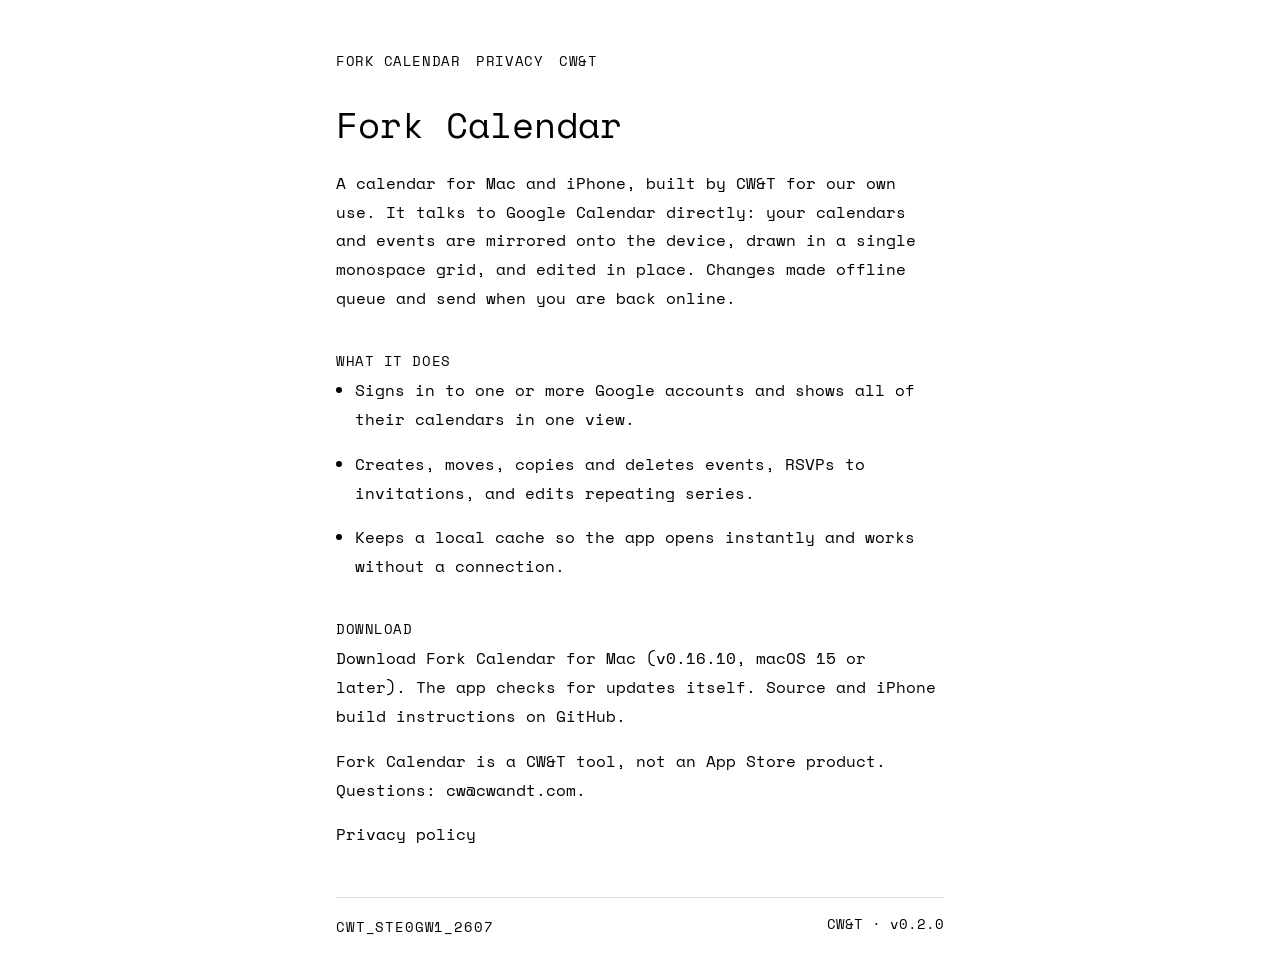
==== site/index.html @ c1ed2ff6 "release: v0.16.10 appcast + site" ====
<!DOCTYPE html>
<html lang="en">
<head>
<meta charset="utf-8">
<meta name="viewport" content="width=device-width, initial-scale=1">
<title>Fork Calendar</title>
<meta name="description" content="A Google Calendar client for Mac and iPhone by CW&T.">
<link rel="icon" href="favicon-32x32.png" sizes="32x32" type="image/png">
<link rel="icon" href="favicon-16x16.png" sizes="16x16" type="image/png">
<link rel="apple-touch-icon" href="apple-touch-icon.png">
<link rel="stylesheet" href="cwt-base.css">
<style>
main { max-width: 640px; margin: 0 auto; padding: var(--space-12) var(--space-4) var(--space-8); }
h1 { margin: 0 0 var(--space-6); }
h2 { font-size: var(--font-size-nav); text-transform: uppercase; letter-spacing: 0.04em; margin: var(--space-10) 0 var(--space-2); }
p, li { margin: 0 0 var(--space-4); }
ul { padding-left: 1.2em; }
nav { margin-bottom: var(--space-8); }
nav a + a { margin-left: var(--space-4); }
footer { margin-top: var(--space-12); padding-top: var(--space-4); border-top: 1px solid var(--color-rule); display: flex; justify-content: space-between; gap: var(--space-4); flex-wrap: wrap; }
</style>
</head>
<body>
<main>
<nav class="label"><a href="./">Fork Calendar</a><a href="privacy.html">Privacy</a><a href="https://cwandt.com">CW&amp;T</a></nav>
<h1>Fork Calendar</h1>
<p>A calendar for Mac and iPhone, built by CW&amp;T for our own use. It talks to Google Calendar directly: your calendars and events are mirrored onto the device, drawn in a single monospace grid, and edited in place. Changes made offline queue and send when you are back online.</p>
<h2>What it does</h2>
<ul>
<li>Signs in to one or more Google accounts and shows all of their calendars in one view.</li>
<li>Creates, moves, copies and deletes events, RSVPs to invitations, and edits repeating series.</li>
<li>Keeps a local cache so the app opens instantly and works without a connection.</li>
</ul>
<h2>Download</h2>
<p><a href="https://github.com/cheewee2000/fork-calendar/releases/latest">Download Fork Calendar for Mac</a> (v0.16.10, macOS 15 or later). The app checks for updates itself. Source and iPhone build instructions on <a href="https://github.com/cheewee2000/fork-calendar">GitHub</a>.</p>
<p>Fork Calendar is a CW&amp;T tool, not an App Store product. Questions: <a href="mailto:cw@cwandt.com">cw@cwandt.com</a>.</p>
<p><a href="privacy.html">Privacy policy</a></p>
<footer>
<div class="id-label">CWT_STE0GW1_2607</div>
<div class="caption">CW&amp;T · v0.2.0</div>
</footer>
</main>
</body>
</html>
---- site/cwt-base.css ----
/* ============================================================
   CW&T Base Stylesheet
   Source of truth: cwandt.com production CSS
   Merged: August 2026 (Taylor's CWT-stylesheet + Che-Wei's
   cwt-design-system — see STYLESHEET.md for the full system)

   Drop this into any CW&T project and import it first,
   before any other stylesheet.
   ============================================================ */

/* --- Font Loading ---
   Space Mono Regular is the ONLY declared face. No bold, no
   italic — deliberately. Emphasis is carried by UPPERCASE +
   tracking, size, or a hairline rule (see the emphasis reset
   below). Copy fonts/ alongside this file; if the local file is
   missing the CDN fallback below keeps the exact same face. */

@font-face {
  font-family: "Space Mono";
  font-weight: 400;
  font-style: normal;
  font-display: swap;
  src: url("fonts/SpaceMono-Regular.ttf") format("truetype"),
       url("https://cwandt.com/cdn/fonts/space_mono/space_mono_n4.woff2") format("woff2");
}

/* --- CSS Custom Properties --- */

:root {
  /* Colors - Primary */
  --color-black: #000000;
  --color-white: #ffffff;

  /* Colors - Secondary */
  --color-gray: #dcdcdc;

  /* Colors - Accent */
  --color-orange: #ef8933;
  --color-highlight: #bbff00;

  /* Colors - Status (values from cwandt.com production CSS)
     Text stays black; these appear only as status marks:
     WAITLIST / errors, and quiet in-stock indicators. */
  --color-critical: #d72c0d;
  --color-success: #008060;

  /* Colors - Materials (sampled from CW&T product photography:
     stainless, titanium, brass, copper, graphite, cerakote).
     Surfaces, swatches, and diagram fills ONLY — never text. */
  --material-stainless: #b9b8b3;
  --material-titanium: #8c8c87;
  --material-brass: #b08a4d;
  --material-copper: #b56b3f;
  --material-graphite: #3a3a38;
  --material-cerakote: #1a1a18;

  /* Colors - Semantic aliases */
  --color-text: var(--color-black);
  --color-background: var(--color-white);
  --color-border: var(--color-black);
  --color-heading: var(--color-black);
  --color-price: var(--color-black);
  --color-link: var(--color-black);
  --color-link-hover: var(--color-black);
  --color-rule: var(--color-gray); /* hairline dividers */

  /* Typography */
  --font-family: "Space Mono", "JetBrains Mono", "Menlo", "Courier New", monospace;
  --font-weight-normal: 400;
  --font-weight-heading: 400;
  --font-body-scale: 1.0;
  --font-size-base: 1.5rem;       /* 15px at 10px root */
  --font-size-desktop: 1.6rem;    /* 16px at 10px root */
  --font-size-button: 12px;
  --font-size-nav: 14px;
  --font-size-h1: 36px;
  --font-size-h2: 30px;
  --font-size-h3: 24px;
  --font-size-h4: 18px;
  --font-size-h5: 14px;
  --font-size-h6: 12px;
  --line-height-body: calc(1 + 0.8 / var(--font-body-scale));
  --line-height-heading: 1.1;
  --letter-spacing-label: 0.04em; /* uppercase nav, labels, emphasis */

  /* Spacing - 4px base grid, additive scale.
     72px stays the section-bottom value measured from production. */
  --space-1: 4px;
  --space-2: 8px;
  --space-3: 12px;
  --space-4: 16px;
  --space-5: 20px;
  --space-6: 24px;
  --space-8: 32px;
  --space-10: 40px;
  --space-12: 48px;
  --space-16: 64px;
  --space-24: 96px;

  /* Layout */
  --page-width: 160rem;
  --page-margin: 0rem;
  --spacing-section-desktop: 0px;
  --spacing-section-mobile: 0px;
  --spacing-section-bottom: 72px;

  /* Components */
  --button-radius: 0px;
  --button-border-width: 1px;
  --card-radius: 0px;
  --card-border-width: 0px;
  --card-shadow: none;
  --input-border-width: 2px;
  --input-radius: 0px;

  /* Header */
  --header-padding: 14px 20px;
  --header-bg: var(--color-black);
  --header-text: var(--color-white);
  --header-z-index: 100;

  /* Footer */
  --footer-bg: var(--color-gray);
  --footer-text: var(--color-black);
  --footer-accent: var(--color-orange);

  /* Navigation */
  --nav-menu-bg: var(--color-black);
  --nav-item-bg: var(--color-gray);
  --nav-item-text: var(--color-black);
  --nav-item-height: 45px;
  --nav-item-hover-bg: var(--color-black);
  --nav-item-hover-text: var(--color-white);
  --nav-submenu-bg: var(--color-gray);
  --nav-shadow: 0 4px 6px rgba(0, 0, 0, 0.1);

  /* Transitions */
  --transition-fast: 0.2s ease-in-out;
  --transition-medium: 0.3s ease;

}

/* --- Reset & Base --- */

*,
*::before,
*::after {
  box-sizing: border-box;
  margin: 0;
  padding: 0;
}

html {
  font-size: 10px;
}

body {
  font-family: var(--font-family);
  font-weight: var(--font-weight-normal);
  font-size: var(--font-size-base);
  line-height: var(--line-height-body);
  color: var(--color-text);
  background-color: var(--color-background);
  -webkit-font-smoothing: antialiased;
  -moz-osx-font-smoothing: grayscale;
}

@media screen and (min-width: 750px) {
  body {
    font-size: var(--font-size-desktop);
  }
}

/* --- Emphasis reset ---
   No italics, no bold — anywhere, ever. Only Space Mono Regular
   ships. Emphasis is UPPERCASE + tracking; strong/em enforce it
   so markdown-generated and CMS content complies automatically. */

em, i, cite, address, dfn, var {
  font-style: normal;
}

b, strong, em, th, h1, h2, h3, h4, h5, h6 {
  font-weight: var(--font-weight-normal);
}

b, strong, em {
  text-transform: uppercase;
  letter-spacing: var(--letter-spacing-label);
}

/* --- Typography --- */

h1, h2, h3, h4, h5, h6 {
  font-family: var(--font-family);
  line-height: var(--line-height-heading);
  color: var(--color-heading);
}

h1 { font-size: var(--font-size-h1); }
h2 { font-size: var(--font-size-h2); }
h3 { font-size: var(--font-size-h3); }
h4 { font-size: var(--font-size-h4); }
h5 { font-size: var(--font-size-h5); }
h6 { font-size: var(--font-size-h6); }

p {
  margin-bottom: 0;
}

a {
  color: var(--color-link);
  text-decoration: none;
  transition: color var(--transition-fast);
}

a:hover {
  color: var(--color-link-hover);
  text-decoration: none;
}

/* --- Labels & captions ---
   All text is full black. Hierarchy comes from size, caps, and
   spacing — never from grey or reduced opacity. */

.label {
  font-size: var(--font-size-nav);
  text-transform: uppercase;
  letter-spacing: var(--letter-spacing-label);
}

.caption {
  font-size: var(--font-size-nav);
  line-height: 1.4;
}

/* --- ID Label ---
   The CW&T identity device — a spec plate, not a logo. Placed in
   the footer of every page. e.g.
     CWT_HSM4PW4_1610
     (H)ard (S)mall (M)etal (4)CNC (P)ocket (W)rite (4)<10,000
   Never decorated, never colored, never below 12px. */

.id-label {
  font-size: var(--font-size-nav);
  letter-spacing: 0.06em;
  text-transform: uppercase;
}

.id-label__expansion {
  font-size: var(--font-size-nav);
  letter-spacing: 0.02em;
  text-transform: none;
}

/* --- Hairline rule --- */

.hr {
  height: 1px;
  background: var(--color-rule);
  border: 0;
  margin: 0;
}

/* --- Code --- */

code {
  font-family: var(--font-family);
  font-size: 0.95em;
  background: var(--color-white);
  border: 1px solid var(--color-rule);
  padding: 1px 6px;
}

/* --- Buttons ---
   One button style. No secondary or ghost variants — a lesser
   action is a text link. */

.btn,
button[type="submit"] {
  display: inline-block;
  font-family: var(--font-family);
  font-size: var(--font-size-button);
  font-weight: var(--font-weight-normal);
  text-transform: uppercase;
  background-color: var(--color-black);
  color: var(--color-white);
  border: var(--button-border-width) solid var(--color-black);
  border-radius: var(--button-radius);
  padding: 12px 24px;
  cursor: pointer;
  transition: background-color var(--transition-fast), color var(--transition-fast);
  text-decoration: none;
}

.btn:hover,
button[type="submit"]:hover {
  background-color: var(--color-white);
  color: var(--color-black);
  text-decoration: none;
}

.btn:disabled,
button[type="submit"]:disabled {
  cursor: not-allowed;
  pointer-events: none;
}

/* --- Form Inputs --- */

input[type="text"],
input[type="email"],
input[type="search"],
input[type="password"],
input[type="number"],
input[type="tel"],
textarea,
select {
  font-family: var(--font-family);
  font-size: var(--font-size-base);
  font-weight: var(--font-weight-normal);
  color: var(--color-text);
  background-color: var(--color-white);
  border: var(--input-border-width) solid var(--color-black);
  border-radius: var(--input-radius);
  padding: 10px 20px;
  outline: none;
  transition: border-color var(--transition-fast);
}

input:focus,
textarea:focus,
select:focus {
  border-color: var(--color-black);
}

@media screen and (min-width: 750px) {
  input[type="text"],
  input[type="email"],
  input[type="search"],
  input[type="password"],
  input[type="number"],
  input[type="tel"],
  textarea,
  select {
    font-size: var(--font-size-desktop);
  }
}

/* --- Images --- */

img {
  max-width: 100%;
  height: auto;
  display: block;
}

/* --- Layout Utilities --- */

.page-width {
  max-width: var(--page-width);
  margin: 0 auto;
}

/* --- Focus Accessibility --- */

*:focus-visible {
  outline: 2px solid var(--color-black);
  outline-offset: 2px;
}
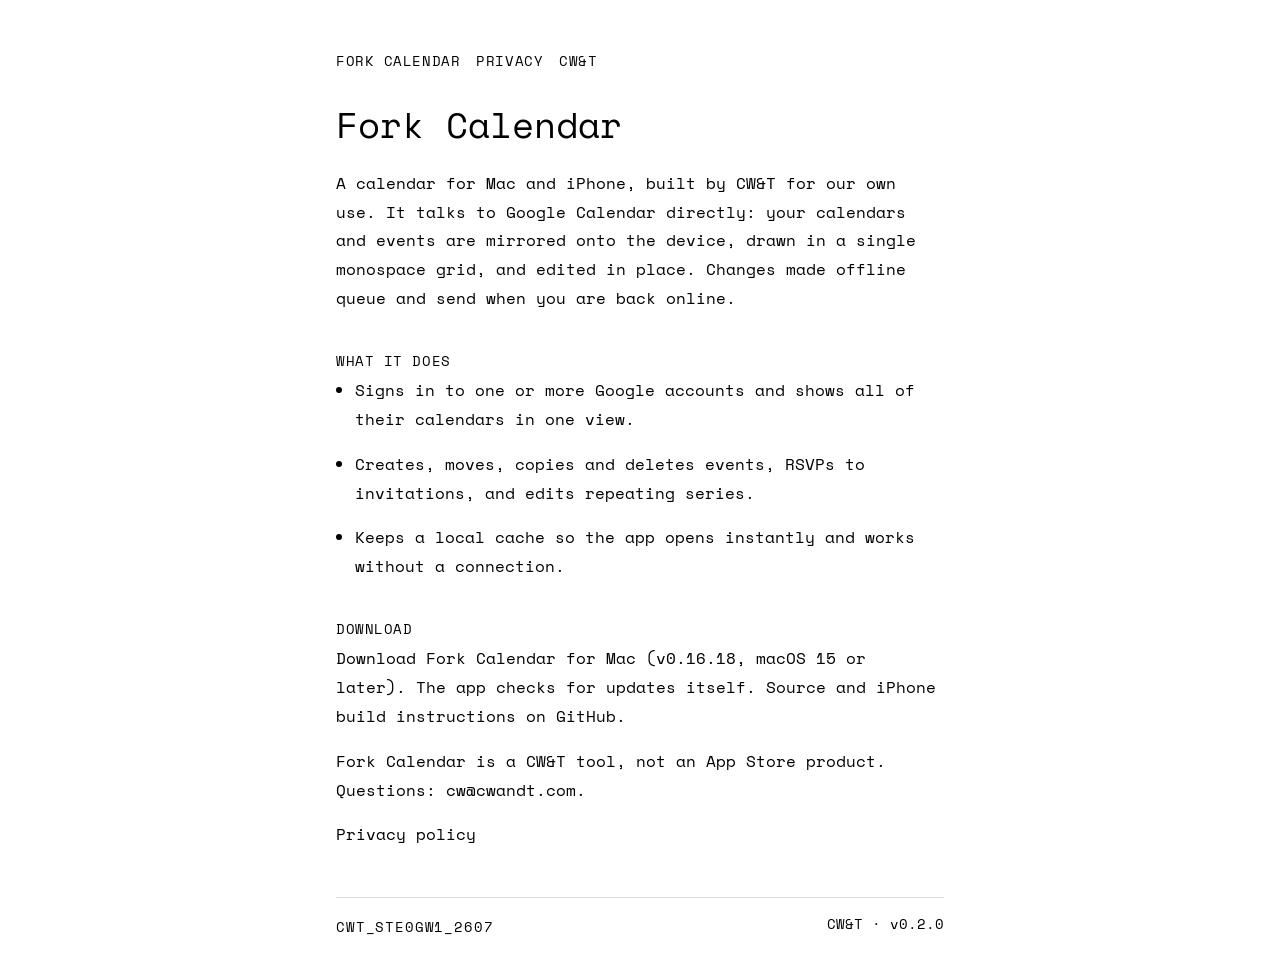
==== commit c741fa75: "release: v0.16.18 appcast + site" ====
--- a/site/index.html
+++ b/site/index.html
@@ -32,7 +32,7 @@
 <li>Keeps a local cache so the app opens instantly and works without a connection.</li>
 </ul>
 <h2>Download</h2>
-<p><a href="https://github.com/cheewee2000/fork-calendar/releases/latest">Download Fork Calendar for Mac</a> (v0.16.10, macOS 15 or later). The app checks for updates itself. Source and iPhone build instructions on <a href="https://github.com/cheewee2000/fork-calendar">GitHub</a>.</p>
+<p><a href="https://github.com/cheewee2000/fork-calendar/releases/latest">Download Fork Calendar for Mac</a> (v0.16.18, macOS 15 or later). The app checks for updates itself. Source and iPhone build instructions on <a href="https://github.com/cheewee2000/fork-calendar">GitHub</a>.</p>
 <p>Fork Calendar is a CW&amp;T tool, not an App Store product. Questions: <a href="mailto:cw@cwandt.com">cw@cwandt.com</a>.</p>
 <p><a href="privacy.html">Privacy policy</a></p>
 <footer>
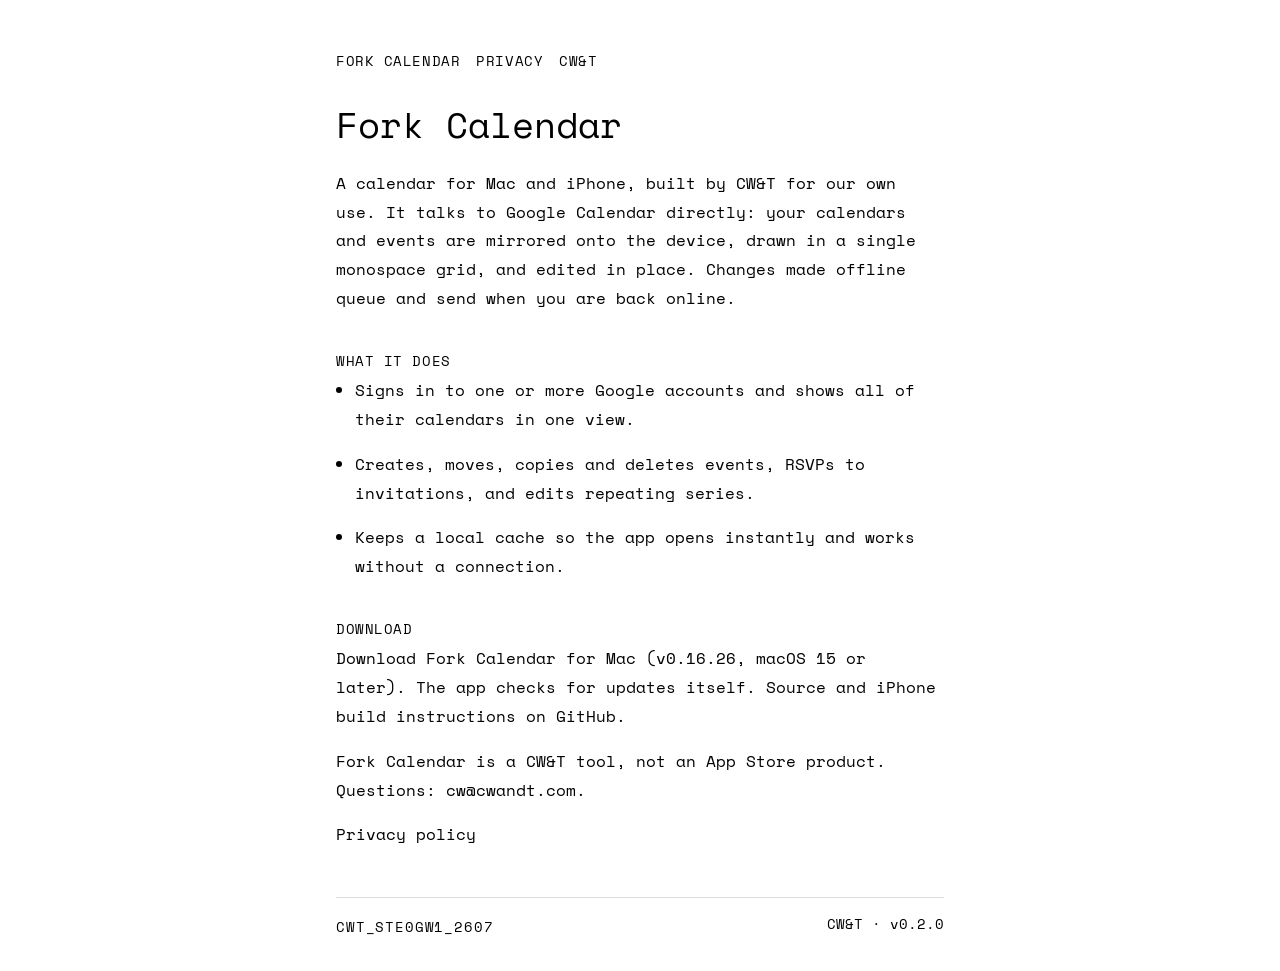
==== commit 0753c35c: "release: v0.16.26 appcast + site" ====
--- a/site/index.html
+++ b/site/index.html
@@ -32,7 +32,7 @@
 <li>Keeps a local cache so the app opens instantly and works without a connection.</li>
 </ul>
 <h2>Download</h2>
-<p><a href="https://github.com/cheewee2000/fork-calendar/releases/latest">Download Fork Calendar for Mac</a> (v0.16.18, macOS 15 or later). The app checks for updates itself. Source and iPhone build instructions on <a href="https://github.com/cheewee2000/fork-calendar">GitHub</a>.</p>
+<p><a href="https://github.com/cheewee2000/fork-calendar/releases/latest">Download Fork Calendar for Mac</a> (v0.16.26, macOS 15 or later). The app checks for updates itself. Source and iPhone build instructions on <a href="https://github.com/cheewee2000/fork-calendar">GitHub</a>.</p>
 <p>Fork Calendar is a CW&amp;T tool, not an App Store product. Questions: <a href="mailto:cw@cwandt.com">cw@cwandt.com</a>.</p>
 <p><a href="privacy.html">Privacy policy</a></p>
 <footer>
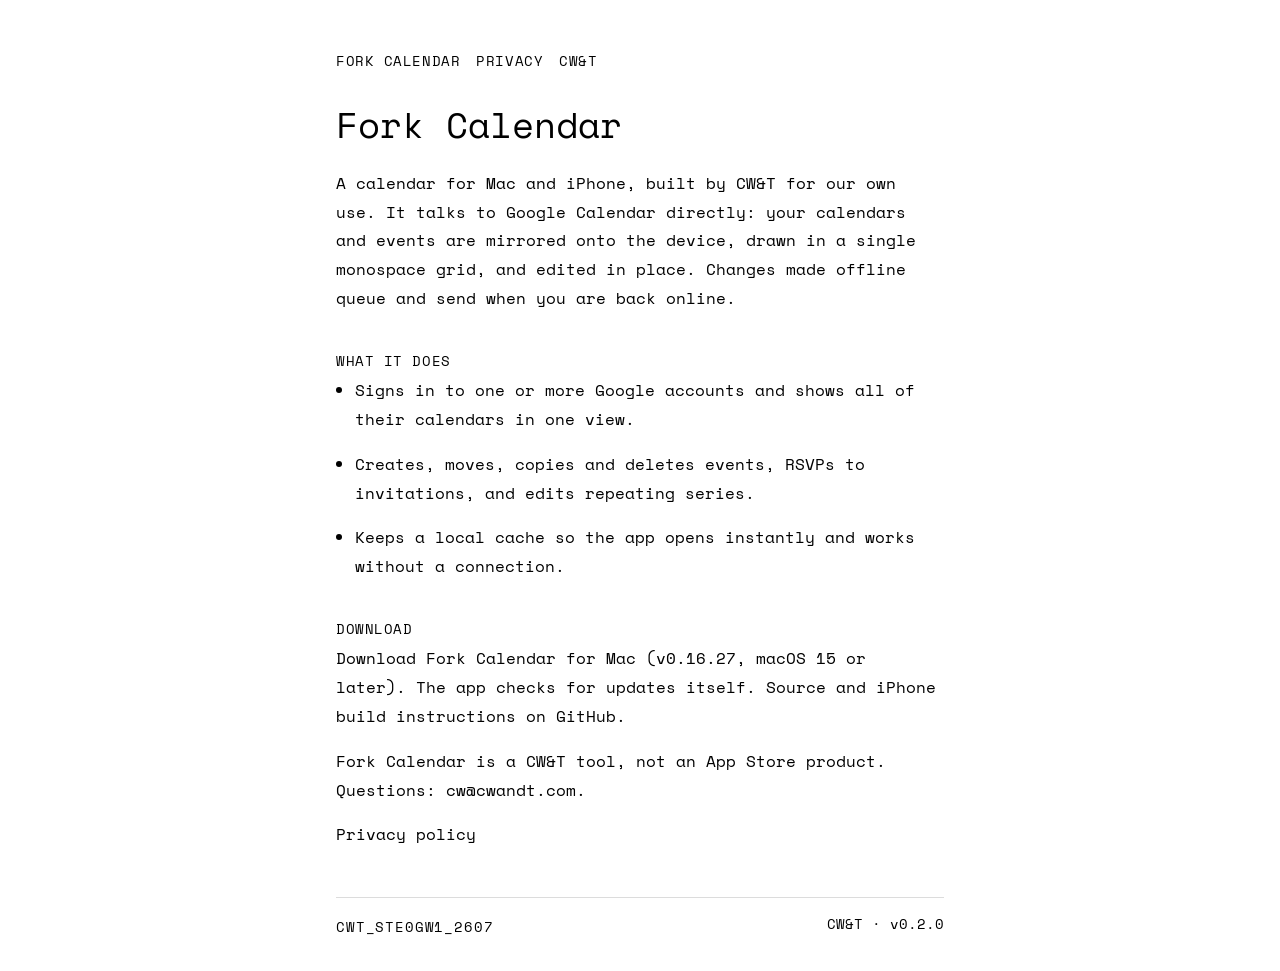
==== commit 7b9a0db7: "release: v0.16.27 appcast + site" ====
--- a/site/index.html
+++ b/site/index.html
@@ -32,7 +32,7 @@
 <li>Keeps a local cache so the app opens instantly and works without a connection.</li>
 </ul>
 <h2>Download</h2>
-<p><a href="https://github.com/cheewee2000/fork-calendar/releases/latest">Download Fork Calendar for Mac</a> (v0.16.26, macOS 15 or later). The app checks for updates itself. Source and iPhone build instructions on <a href="https://github.com/cheewee2000/fork-calendar">GitHub</a>.</p>
+<p><a href="https://github.com/cheewee2000/fork-calendar/releases/latest">Download Fork Calendar for Mac</a> (v0.16.27, macOS 15 or later). The app checks for updates itself. Source and iPhone build instructions on <a href="https://github.com/cheewee2000/fork-calendar">GitHub</a>.</p>
 <p>Fork Calendar is a CW&amp;T tool, not an App Store product. Questions: <a href="mailto:cw@cwandt.com">cw@cwandt.com</a>.</p>
 <p><a href="privacy.html">Privacy policy</a></p>
 <footer>
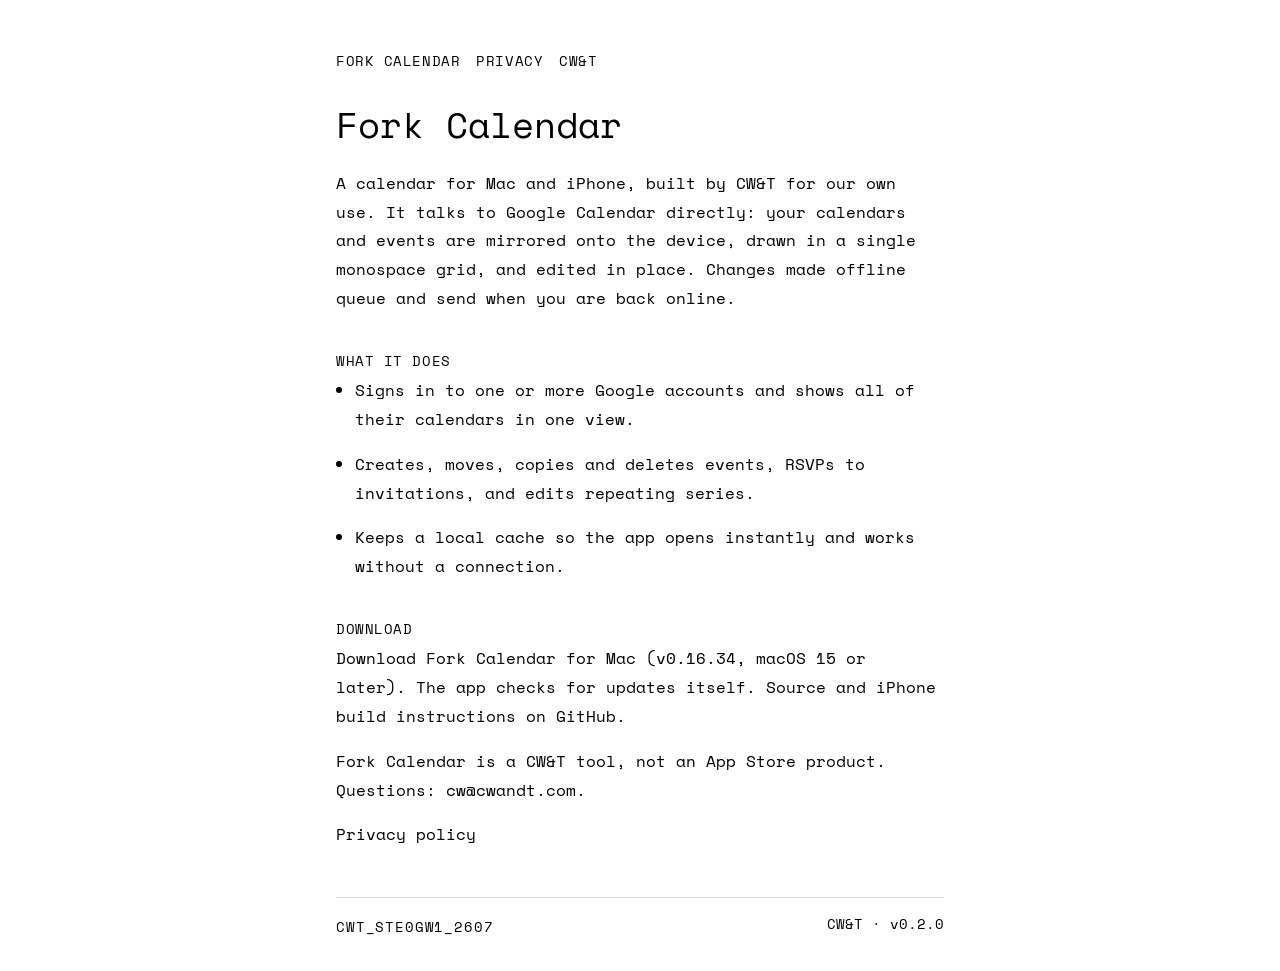
==== commit d32bc0ac: "release: v0.16.34 appcast + site" ====
--- a/site/index.html
+++ b/site/index.html
@@ -32,7 +32,7 @@
 <li>Keeps a local cache so the app opens instantly and works without a connection.</li>
 </ul>
 <h2>Download</h2>
-<p><a href="https://github.com/cheewee2000/fork-calendar/releases/latest">Download Fork Calendar for Mac</a> (v0.16.27, macOS 15 or later). The app checks for updates itself. Source and iPhone build instructions on <a href="https://github.com/cheewee2000/fork-calendar">GitHub</a>.</p>
+<p><a href="https://github.com/cheewee2000/fork-calendar/releases/latest">Download Fork Calendar for Mac</a> (v0.16.34, macOS 15 or later). The app checks for updates itself. Source and iPhone build instructions on <a href="https://github.com/cheewee2000/fork-calendar">GitHub</a>.</p>
 <p>Fork Calendar is a CW&amp;T tool, not an App Store product. Questions: <a href="mailto:cw@cwandt.com">cw@cwandt.com</a>.</p>
 <p><a href="privacy.html">Privacy policy</a></p>
 <footer>
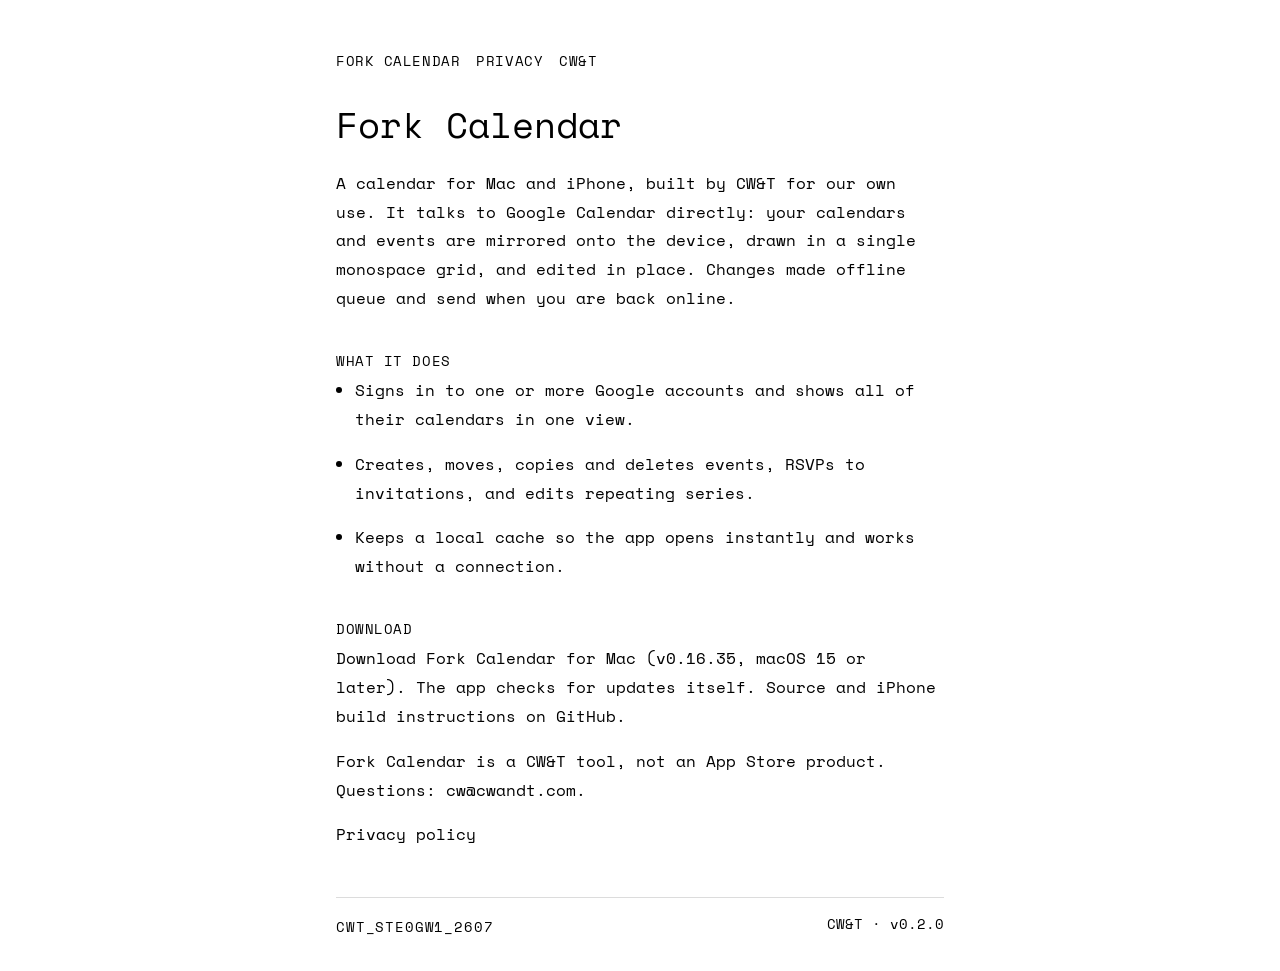
==== commit 543fb53b: "release: v0.16.35 appcast + site" ====
--- a/site/index.html
+++ b/site/index.html
@@ -32,7 +32,7 @@
 <li>Keeps a local cache so the app opens instantly and works without a connection.</li>
 </ul>
 <h2>Download</h2>
-<p><a href="https://github.com/cheewee2000/fork-calendar/releases/latest">Download Fork Calendar for Mac</a> (v0.16.34, macOS 15 or later). The app checks for updates itself. Source and iPhone build instructions on <a href="https://github.com/cheewee2000/fork-calendar">GitHub</a>.</p>
+<p><a href="https://github.com/cheewee2000/fork-calendar/releases/latest">Download Fork Calendar for Mac</a> (v0.16.35, macOS 15 or later). The app checks for updates itself. Source and iPhone build instructions on <a href="https://github.com/cheewee2000/fork-calendar">GitHub</a>.</p>
 <p>Fork Calendar is a CW&amp;T tool, not an App Store product. Questions: <a href="mailto:cw@cwandt.com">cw@cwandt.com</a>.</p>
 <p><a href="privacy.html">Privacy policy</a></p>
 <footer>
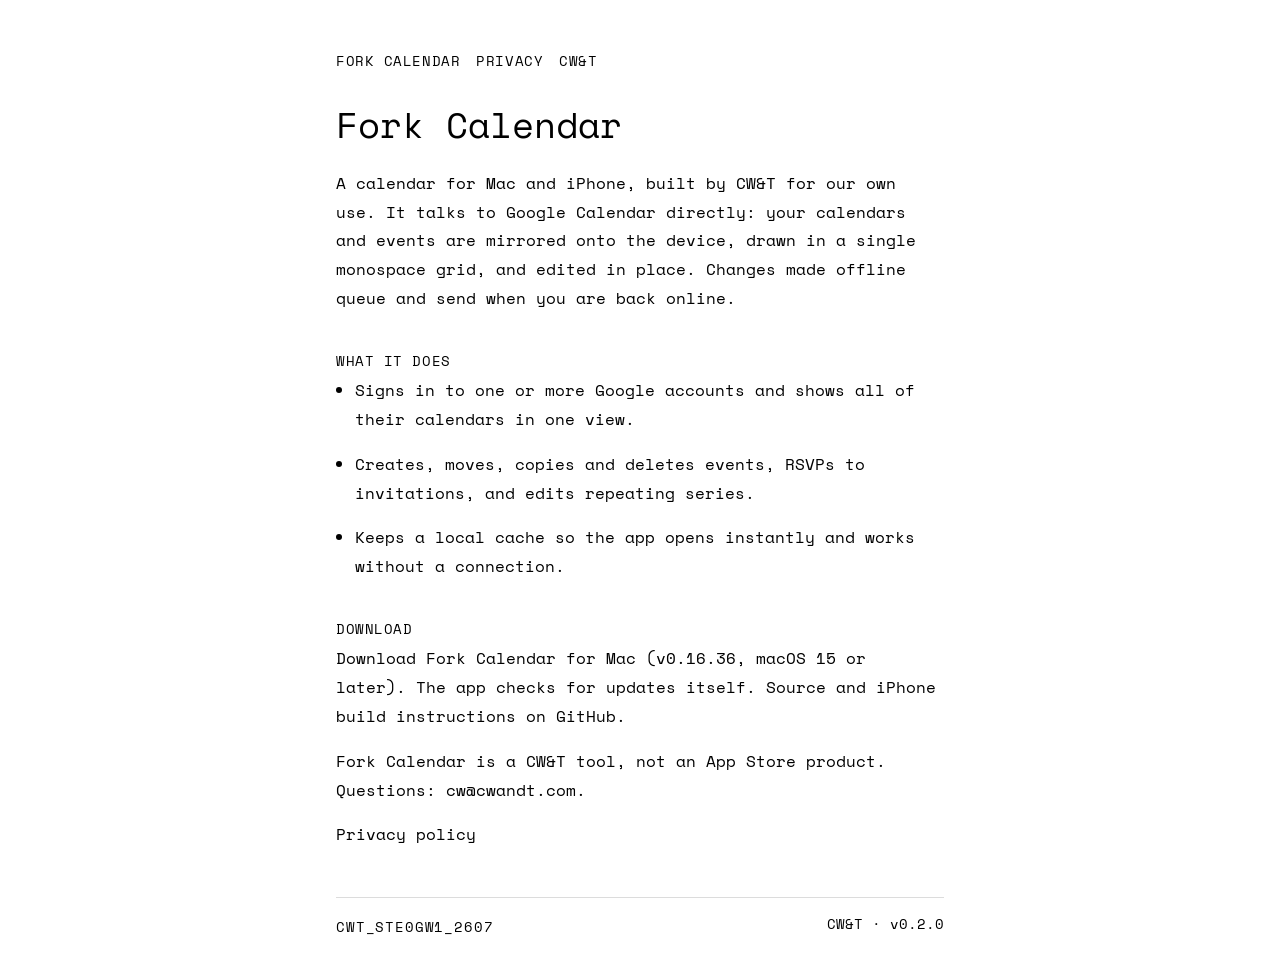
==== commit ab64bf24: "release: v0.16.36 appcast + site" ====
--- a/site/index.html
+++ b/site/index.html
@@ -32,7 +32,7 @@
 <li>Keeps a local cache so the app opens instantly and works without a connection.</li>
 </ul>
 <h2>Download</h2>
-<p><a href="https://github.com/cheewee2000/fork-calendar/releases/latest">Download Fork Calendar for Mac</a> (v0.16.35, macOS 15 or later). The app checks for updates itself. Source and iPhone build instructions on <a href="https://github.com/cheewee2000/fork-calendar">GitHub</a>.</p>
+<p><a href="https://github.com/cheewee2000/fork-calendar/releases/latest">Download Fork Calendar for Mac</a> (v0.16.36, macOS 15 or later). The app checks for updates itself. Source and iPhone build instructions on <a href="https://github.com/cheewee2000/fork-calendar">GitHub</a>.</p>
 <p>Fork Calendar is a CW&amp;T tool, not an App Store product. Questions: <a href="mailto:cw@cwandt.com">cw@cwandt.com</a>.</p>
 <p><a href="privacy.html">Privacy policy</a></p>
 <footer>
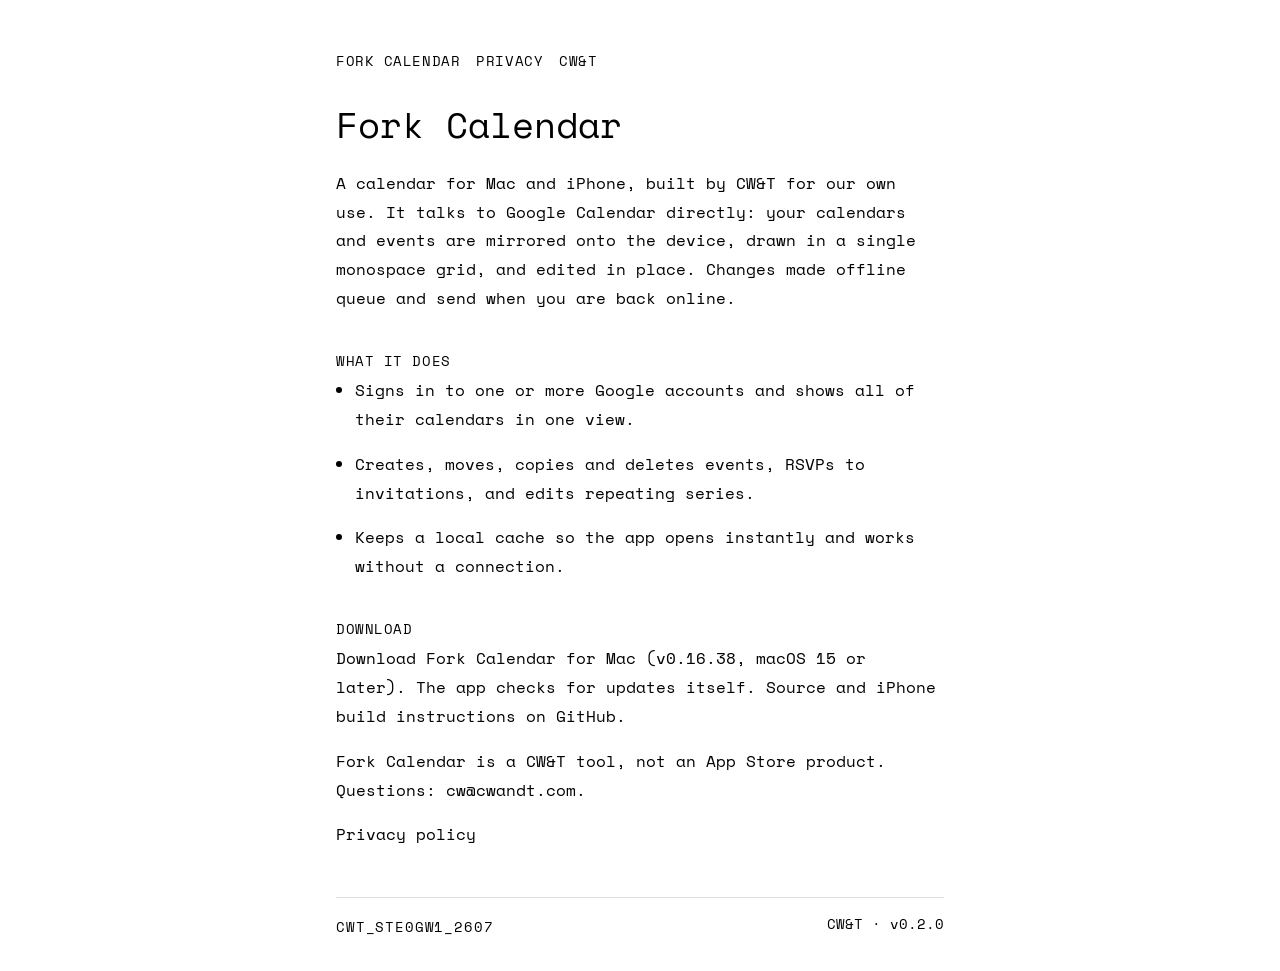
==== commit f43b3323: "release: v0.16.38 appcast + site" ====
--- a/site/index.html
+++ b/site/index.html
@@ -32,7 +32,7 @@
 <li>Keeps a local cache so the app opens instantly and works without a connection.</li>
 </ul>
 <h2>Download</h2>
-<p><a href="https://github.com/cheewee2000/fork-calendar/releases/latest">Download Fork Calendar for Mac</a> (v0.16.36, macOS 15 or later). The app checks for updates itself. Source and iPhone build instructions on <a href="https://github.com/cheewee2000/fork-calendar">GitHub</a>.</p>
+<p><a href="https://github.com/cheewee2000/fork-calendar/releases/latest">Download Fork Calendar for Mac</a> (v0.16.38, macOS 15 or later). The app checks for updates itself. Source and iPhone build instructions on <a href="https://github.com/cheewee2000/fork-calendar">GitHub</a>.</p>
 <p>Fork Calendar is a CW&amp;T tool, not an App Store product. Questions: <a href="mailto:cw@cwandt.com">cw@cwandt.com</a>.</p>
 <p><a href="privacy.html">Privacy policy</a></p>
 <footer>
